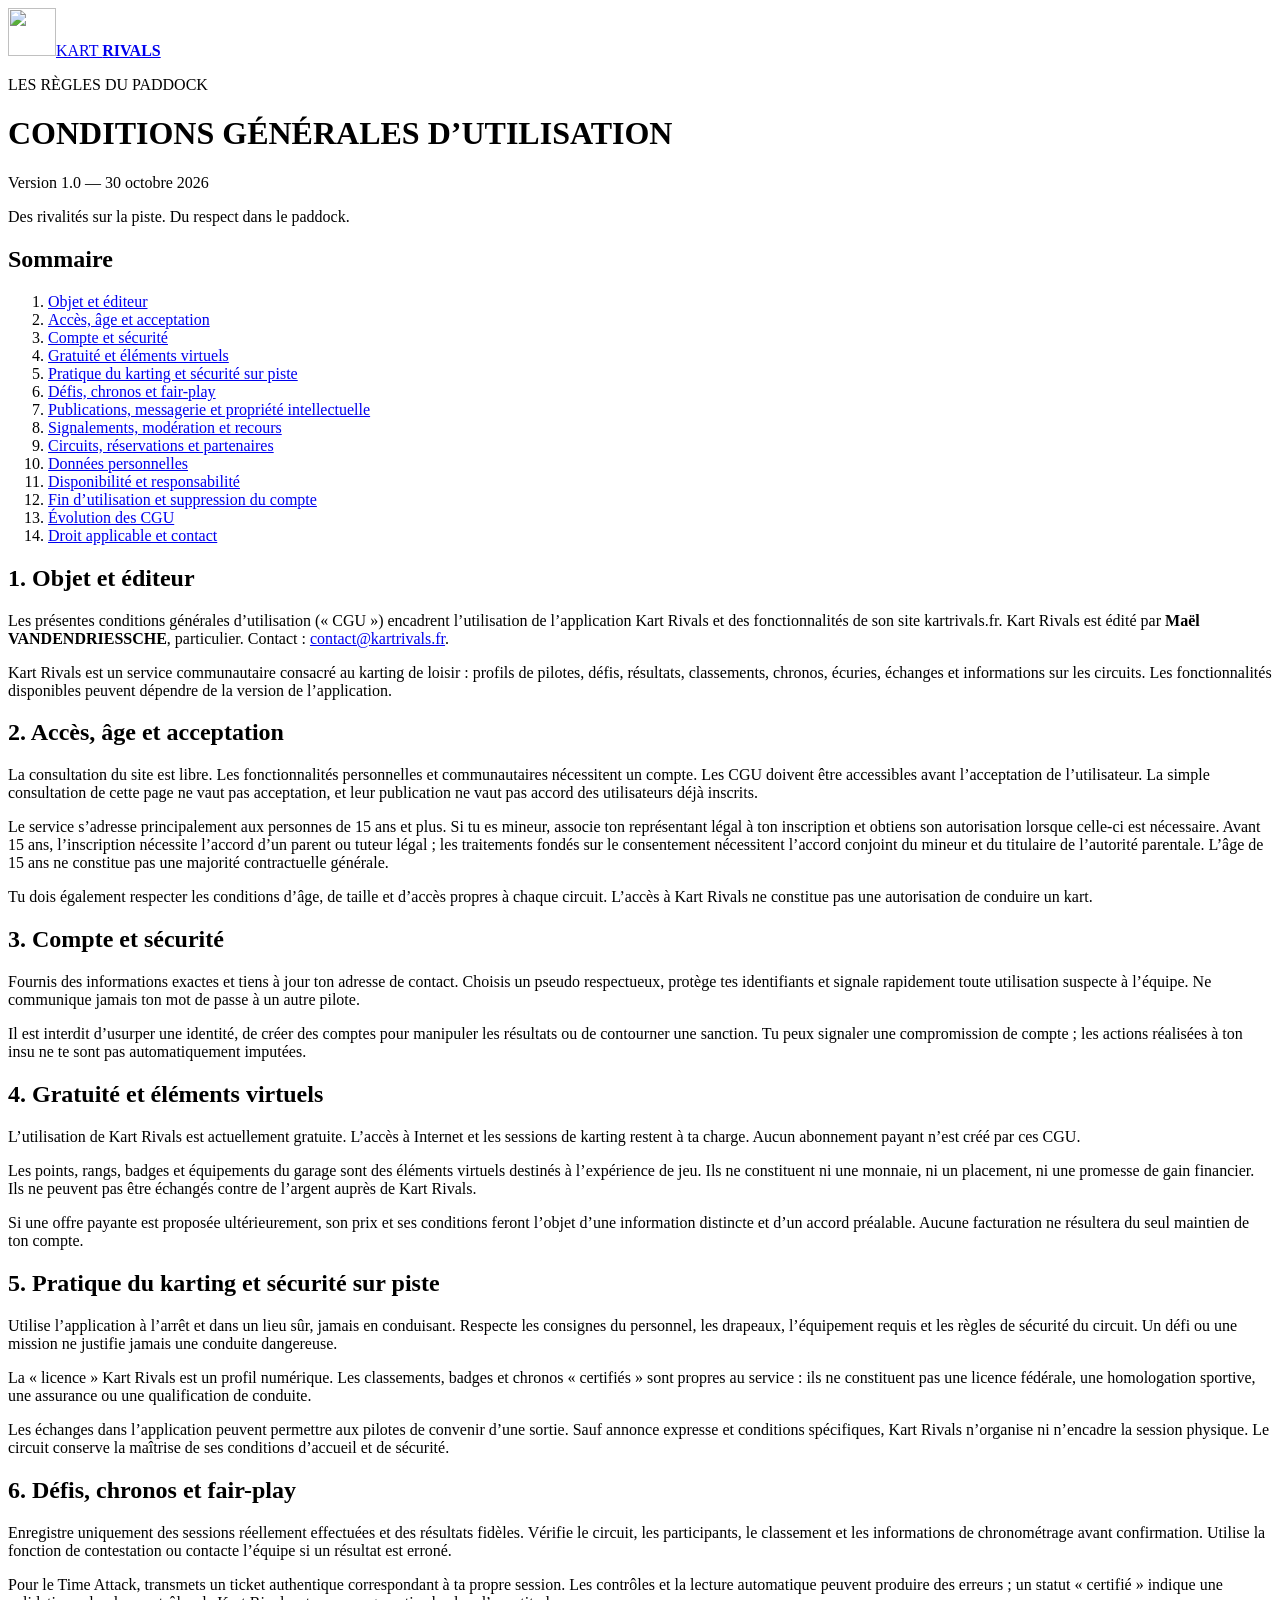
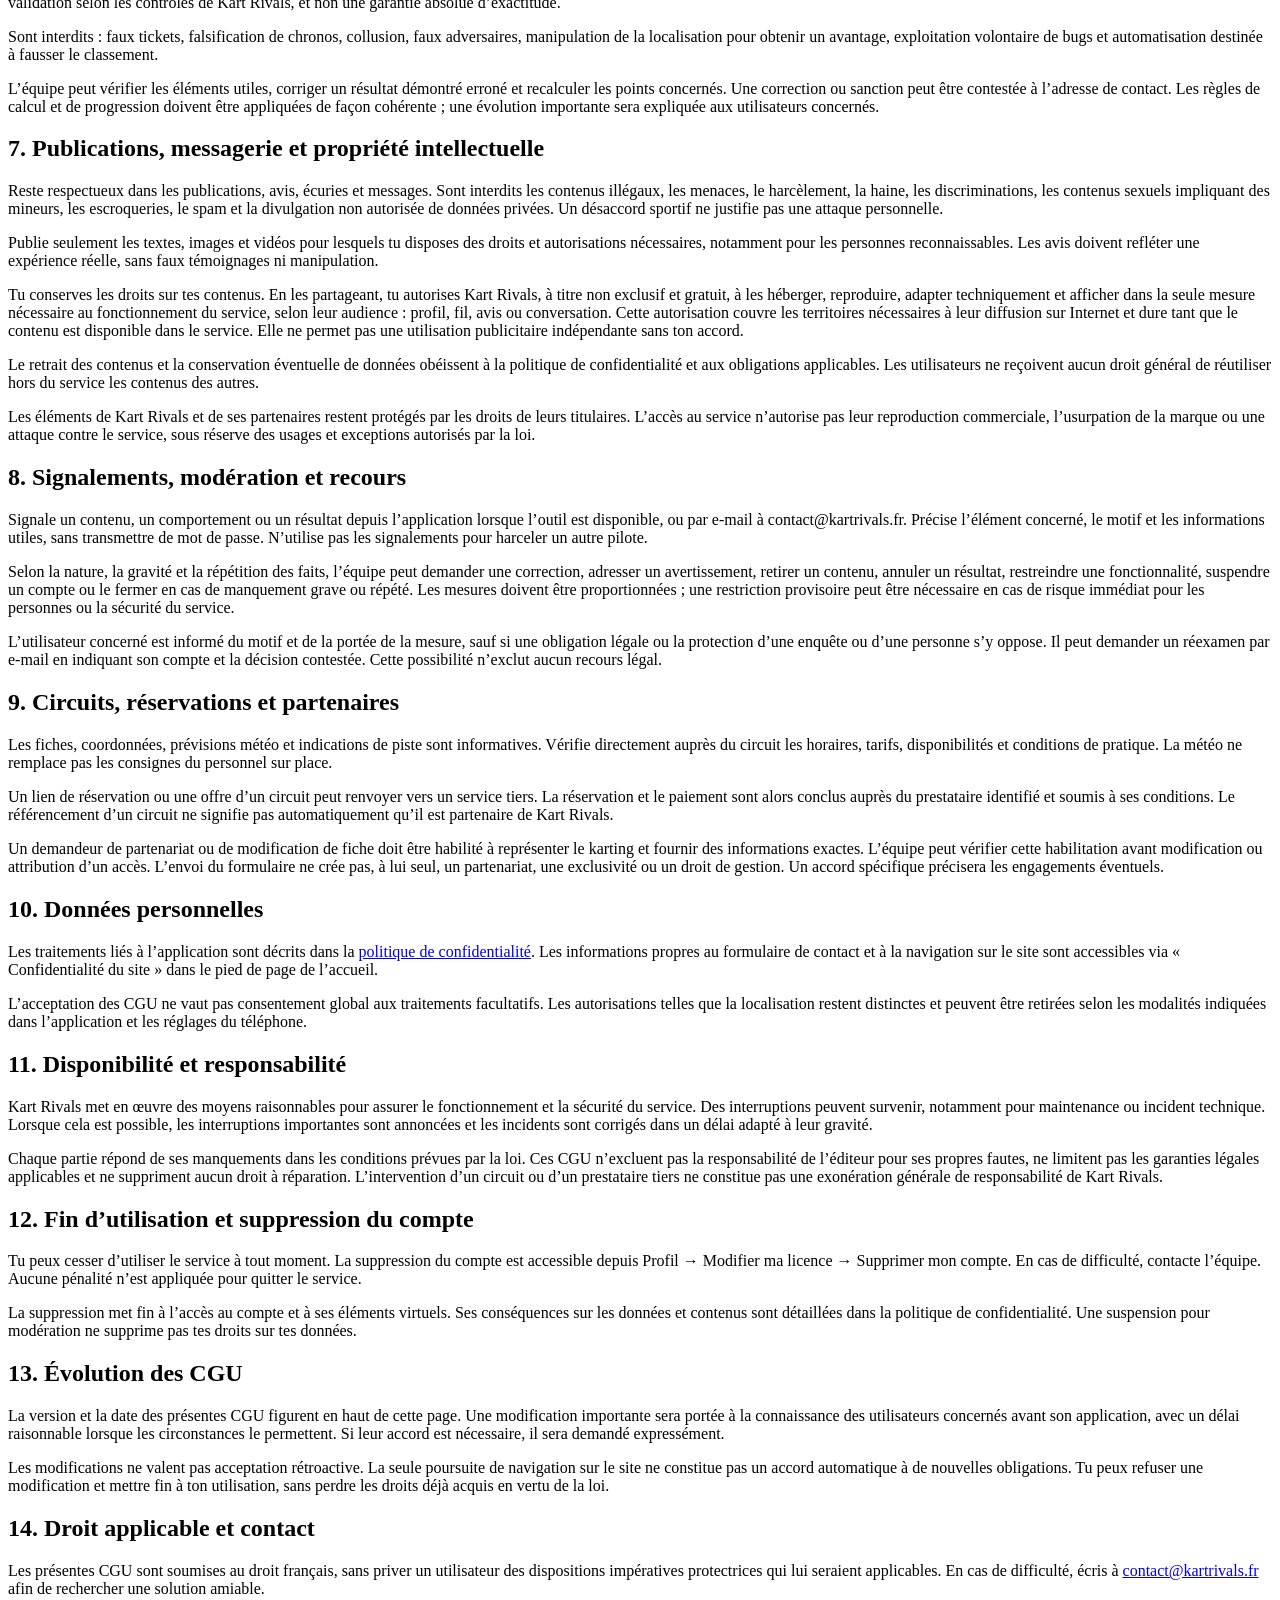
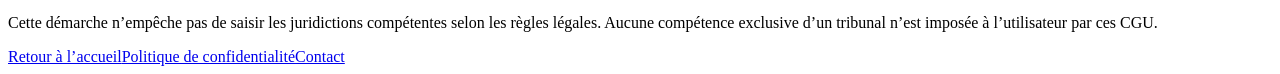
==== public/cgu.html @ ef5acd61 "Publish Kart Rivals terms of use at /cgu with footer navigation" ====
<!doctype html><html lang="fr"><head><meta charset="utf-8"><meta name="viewport" content="width=device-width,initial-scale=1"><meta name="theme-color" content="#111418"><title>Conditions générales d’utilisation — Kart Rivals</title><meta name="description" content="Conditions d’utilisation de Kart Rivals : comptes, défis, chronos, communauté, sécurité et modération."><link rel="canonical" href="https://kartrivals.fr/cgu"><link rel="icon" href="/favicon.svg" type="image/svg+xml"><link rel="apple-touch-icon" href="/apple-touch-icon.png"><link rel="stylesheet" href="/assets/style.css"><link rel="stylesheet" href="/assets/legal.css"></head><body><main class="legal-page"><a class="brand" href="/" aria-label="Kart Rivals, accueil"><img class="brand-logo" src="/favicon.svg" width="48" height="48" alt=""><span>KART <b>RIVALS</b></span></a><header><p class="eyebrow">LES RÈGLES DU PADDOCK</p><h1>CONDITIONS GÉNÉRALES D’UTILISATION</h1><p class="legal-date">Version 1.0 — 30 octobre 2026</p><p>Des rivalités sur la piste. Du respect dans le paddock.</p></header><nav aria-label="Sommaire des CGU"><h2>Sommaire</h2><ol><li><a href="#article-1">Objet et éditeur</a></li><li><a href="#article-2">Accès, âge et acceptation</a></li><li><a href="#article-3">Compte et sécurité</a></li><li><a href="#article-4">Gratuité et éléments virtuels</a></li><li><a href="#article-5">Pratique du karting et sécurité sur piste</a></li><li><a href="#article-6">Défis, chronos et fair-play</a></li><li><a href="#article-7">Publications, messagerie et propriété intellectuelle</a></li><li><a href="#article-8">Signalements, modération et recours</a></li><li><a href="#article-9">Circuits, réservations et partenaires</a></li><li><a href="#article-10">Données personnelles</a></li><li><a href="#article-11">Disponibilité et responsabilité</a></li><li><a href="#article-12">Fin d’utilisation et suppression du compte</a></li><li><a href="#article-13">Évolution des CGU</a></li><li><a href="#article-14">Droit applicable et contact</a></li></ol></nav><section id="article-1"><h2>1. Objet et éditeur</h2><p>Les présentes conditions générales d’utilisation (« CGU ») encadrent l’utilisation de l’application Kart Rivals et des fonctionnalités de son site kartrivals.fr. Kart Rivals est édité par <strong>Maël VANDENDRIESSCHE</strong>, particulier. Contact : <a href="mailto:contact@kartrivals.fr">contact@kartrivals.fr</a>.</p><p>Kart Rivals est un service communautaire consacré au karting de loisir : profils de pilotes, défis, résultats, classements, chronos, écuries, échanges et informations sur les circuits. Les fonctionnalités disponibles peuvent dépendre de la version de l’application.</p></section><section id="article-2"><h2>2. Accès, âge et acceptation</h2><p>La consultation du site est libre. Les fonctionnalités personnelles et communautaires nécessitent un compte. Les CGU doivent être accessibles avant l’acceptation de l’utilisateur. La simple consultation de cette page ne vaut pas acceptation, et leur publication ne vaut pas accord des utilisateurs déjà inscrits.</p><p>Le service s’adresse principalement aux personnes de 15 ans et plus. Si tu es mineur, associe ton représentant légal à ton inscription et obtiens son autorisation lorsque celle-ci est nécessaire. Avant 15 ans, l’inscription nécessite l’accord d’un parent ou tuteur légal ; les traitements fondés sur le consentement nécessitent l’accord conjoint du mineur et du titulaire de l’autorité parentale. L’âge de 15 ans ne constitue pas une majorité contractuelle générale.</p><p>Tu dois également respecter les conditions d’âge, de taille et d’accès propres à chaque circuit. L’accès à Kart Rivals ne constitue pas une autorisation de conduire un kart.</p></section><section id="article-3"><h2>3. Compte et sécurité</h2><p>Fournis des informations exactes et tiens à jour ton adresse de contact. Choisis un pseudo respectueux, protège tes identifiants et signale rapidement toute utilisation suspecte à l’équipe. Ne communique jamais ton mot de passe à un autre pilote.</p><p>Il est interdit d’usurper une identité, de créer des comptes pour manipuler les résultats ou de contourner une sanction. Tu peux signaler une compromission de compte ; les actions réalisées à ton insu ne te sont pas automatiquement imputées.</p></section><section id="article-4"><h2>4. Gratuité et éléments virtuels</h2><p>L’utilisation de Kart Rivals est actuellement gratuite. L’accès à Internet et les sessions de karting restent à ta charge. Aucun abonnement payant n’est créé par ces CGU.</p><p>Les points, rangs, badges et équipements du garage sont des éléments virtuels destinés à l’expérience de jeu. Ils ne constituent ni une monnaie, ni un placement, ni une promesse de gain financier. Ils ne peuvent pas être échangés contre de l’argent auprès de Kart Rivals.</p><p>Si une offre payante est proposée ultérieurement, son prix et ses conditions feront l’objet d’une information distincte et d’un accord préalable. Aucune facturation ne résultera du seul maintien de ton compte.</p></section><section id="article-5"><h2>5. Pratique du karting et sécurité sur piste</h2><p>Utilise l’application à l’arrêt et dans un lieu sûr, jamais en conduisant. Respecte les consignes du personnel, les drapeaux, l’équipement requis et les règles de sécurité du circuit. Un défi ou une mission ne justifie jamais une conduite dangereuse.</p><p>La « licence » Kart Rivals est un profil numérique. Les classements, badges et chronos « certifiés » sont propres au service : ils ne constituent pas une licence fédérale, une homologation sportive, une assurance ou une qualification de conduite.</p><p>Les échanges dans l’application peuvent permettre aux pilotes de convenir d’une sortie. Sauf annonce expresse et conditions spécifiques, Kart Rivals n’organise ni n’encadre la session physique. Le circuit conserve la maîtrise de ses conditions d’accueil et de sécurité.</p></section><section id="article-6"><h2>6. Défis, chronos et fair-play</h2><p>Enregistre uniquement des sessions réellement effectuées et des résultats fidèles. Vérifie le circuit, les participants, le classement et les informations de chronométrage avant confirmation. Utilise la fonction de contestation ou contacte l’équipe si un résultat est erroné.</p><p>Pour le Time Attack, transmets un ticket authentique correspondant à ta propre session. Les contrôles et la lecture automatique peuvent produire des erreurs ; un statut « certifié » indique une validation selon les contrôles de Kart Rivals, et non une garantie absolue d’exactitude.</p><p>Sont interdits : faux tickets, falsification de chronos, collusion, faux adversaires, manipulation de la localisation pour obtenir un avantage, exploitation volontaire de bugs et automatisation destinée à fausser le classement.</p><p>L’équipe peut vérifier les éléments utiles, corriger un résultat démontré erroné et recalculer les points concernés. Une correction ou sanction peut être contestée à l’adresse de contact. Les règles de calcul et de progression doivent être appliquées de façon cohérente ; une évolution importante sera expliquée aux utilisateurs concernés.</p></section><section id="article-7"><h2>7. Publications, messagerie et propriété intellectuelle</h2><p>Reste respectueux dans les publications, avis, écuries et messages. Sont interdits les contenus illégaux, les menaces, le harcèlement, la haine, les discriminations, les contenus sexuels impliquant des mineurs, les escroqueries, le spam et la divulgation non autorisée de données privées. Un désaccord sportif ne justifie pas une attaque personnelle.</p><p>Publie seulement les textes, images et vidéos pour lesquels tu disposes des droits et autorisations nécessaires, notamment pour les personnes reconnaissables. Les avis doivent refléter une expérience réelle, sans faux témoignages ni manipulation.</p><p>Tu conserves les droits sur tes contenus. En les partageant, tu autorises Kart Rivals, à titre non exclusif et gratuit, à les héberger, reproduire, adapter techniquement et afficher dans la seule mesure nécessaire au fonctionnement du service, selon leur audience : profil, fil, avis ou conversation. Cette autorisation couvre les territoires nécessaires à leur diffusion sur Internet et dure tant que le contenu est disponible dans le service. Elle ne permet pas une utilisation publicitaire indépendante sans ton accord.</p><p>Le retrait des contenus et la conservation éventuelle de données obéissent à la politique de confidentialité et aux obligations applicables. Les utilisateurs ne reçoivent aucun droit général de réutiliser hors du service les contenus des autres.</p><p>Les éléments de Kart Rivals et de ses partenaires restent protégés par les droits de leurs titulaires. L’accès au service n’autorise pas leur reproduction commerciale, l’usurpation de la marque ou une attaque contre le service, sous réserve des usages et exceptions autorisés par la loi.</p></section><section id="article-8"><h2>8. Signalements, modération et recours</h2><p>Signale un contenu, un comportement ou un résultat depuis l’application lorsque l’outil est disponible, ou par e-mail à contact@kartrivals.fr. Précise l’élément concerné, le motif et les informations utiles, sans transmettre de mot de passe. N’utilise pas les signalements pour harceler un autre pilote.</p><p>Selon la nature, la gravité et la répétition des faits, l’équipe peut demander une correction, adresser un avertissement, retirer un contenu, annuler un résultat, restreindre une fonctionnalité, suspendre un compte ou le fermer en cas de manquement grave ou répété. Les mesures doivent être proportionnées ; une restriction provisoire peut être nécessaire en cas de risque immédiat pour les personnes ou la sécurité du service.</p><p>L’utilisateur concerné est informé du motif et de la portée de la mesure, sauf si une obligation légale ou la protection d’une enquête ou d’une personne s’y oppose. Il peut demander un réexamen par e-mail en indiquant son compte et la décision contestée. Cette possibilité n’exclut aucun recours légal.</p></section><section id="article-9"><h2>9. Circuits, réservations et partenaires</h2><p>Les fiches, coordonnées, prévisions météo et indications de piste sont informatives. Vérifie directement auprès du circuit les horaires, tarifs, disponibilités et conditions de pratique. La météo ne remplace pas les consignes du personnel sur place.</p><p>Un lien de réservation ou une offre d’un circuit peut renvoyer vers un service tiers. La réservation et le paiement sont alors conclus auprès du prestataire identifié et soumis à ses conditions. Le référencement d’un circuit ne signifie pas automatiquement qu’il est partenaire de Kart Rivals.</p><p>Un demandeur de partenariat ou de modification de fiche doit être habilité à représenter le karting et fournir des informations exactes. L’équipe peut vérifier cette habilitation avant modification ou attribution d’un accès. L’envoi du formulaire ne crée pas, à lui seul, un partenariat, une exclusivité ou un droit de gestion. Un accord spécifique précisera les engagements éventuels.</p></section><section id="article-10"><h2>10. Données personnelles</h2><p>Les traitements liés à l’application sont décrits dans la <a href="/confidentialite">politique de confidentialité</a>. Les informations propres au formulaire de contact et à la navigation sur le site sont accessibles via « Confidentialité du site » dans le pied de page de l’accueil.</p><p>L’acceptation des CGU ne vaut pas consentement global aux traitements facultatifs. Les autorisations telles que la localisation restent distinctes et peuvent être retirées selon les modalités indiquées dans l’application et les réglages du téléphone.</p></section><section id="article-11"><h2>11. Disponibilité et responsabilité</h2><p>Kart Rivals met en œuvre des moyens raisonnables pour assurer le fonctionnement et la sécurité du service. Des interruptions peuvent survenir, notamment pour maintenance ou incident technique. Lorsque cela est possible, les interruptions importantes sont annoncées et les incidents sont corrigés dans un délai adapté à leur gravité.</p><p>Chaque partie répond de ses manquements dans les conditions prévues par la loi. Ces CGU n’excluent pas la responsabilité de l’éditeur pour ses propres fautes, ne limitent pas les garanties légales applicables et ne suppriment aucun droit à réparation. L’intervention d’un circuit ou d’un prestataire tiers ne constitue pas une exonération générale de responsabilité de Kart Rivals.</p></section><section id="article-12"><h2>12. Fin d’utilisation et suppression du compte</h2><p>Tu peux cesser d’utiliser le service à tout moment. La suppression du compte est accessible depuis Profil → Modifier ma licence → Supprimer mon compte. En cas de difficulté, contacte l’équipe. Aucune pénalité n’est appliquée pour quitter le service.</p><p>La suppression met fin à l’accès au compte et à ses éléments virtuels. Ses conséquences sur les données et contenus sont détaillées dans la politique de confidentialité. Une suspension pour modération ne supprime pas tes droits sur tes données.</p></section><section id="article-13"><h2>13. Évolution des CGU</h2><p>La version et la date des présentes CGU figurent en haut de cette page. Une modification importante sera portée à la connaissance des utilisateurs concernés avant son application, avec un délai raisonnable lorsque les circonstances le permettent. Si leur accord est nécessaire, il sera demandé expressément.</p><p>Les modifications ne valent pas acceptation rétroactive. La seule poursuite de navigation sur le site ne constitue pas un accord automatique à de nouvelles obligations. Tu peux refuser une modification et mettre fin à ton utilisation, sans perdre les droits déjà acquis en vertu de la loi.</p></section><section id="article-14"><h2>14. Droit applicable et contact</h2><p>Les présentes CGU sont soumises au droit français, sans priver un utilisateur des dispositions impératives protectrices qui lui seraient applicables. En cas de difficulté, écris à <a href="mailto:contact@kartrivals.fr">contact@kartrivals.fr</a> afin de rechercher une solution amiable.</p><p>Cette démarche n’empêche pas de saisir les juridictions compétentes selon les règles légales. Aucune compétence exclusive d’un tribunal n’est imposée à l’utilisateur par ces CGU.</p></section><footer><a href="/">Retour à l’accueil</a><a href="/confidentialite">Politique de confidentialité</a><a href="mailto:contact@kartrivals.fr">Contact</a></footer></main></body></html>
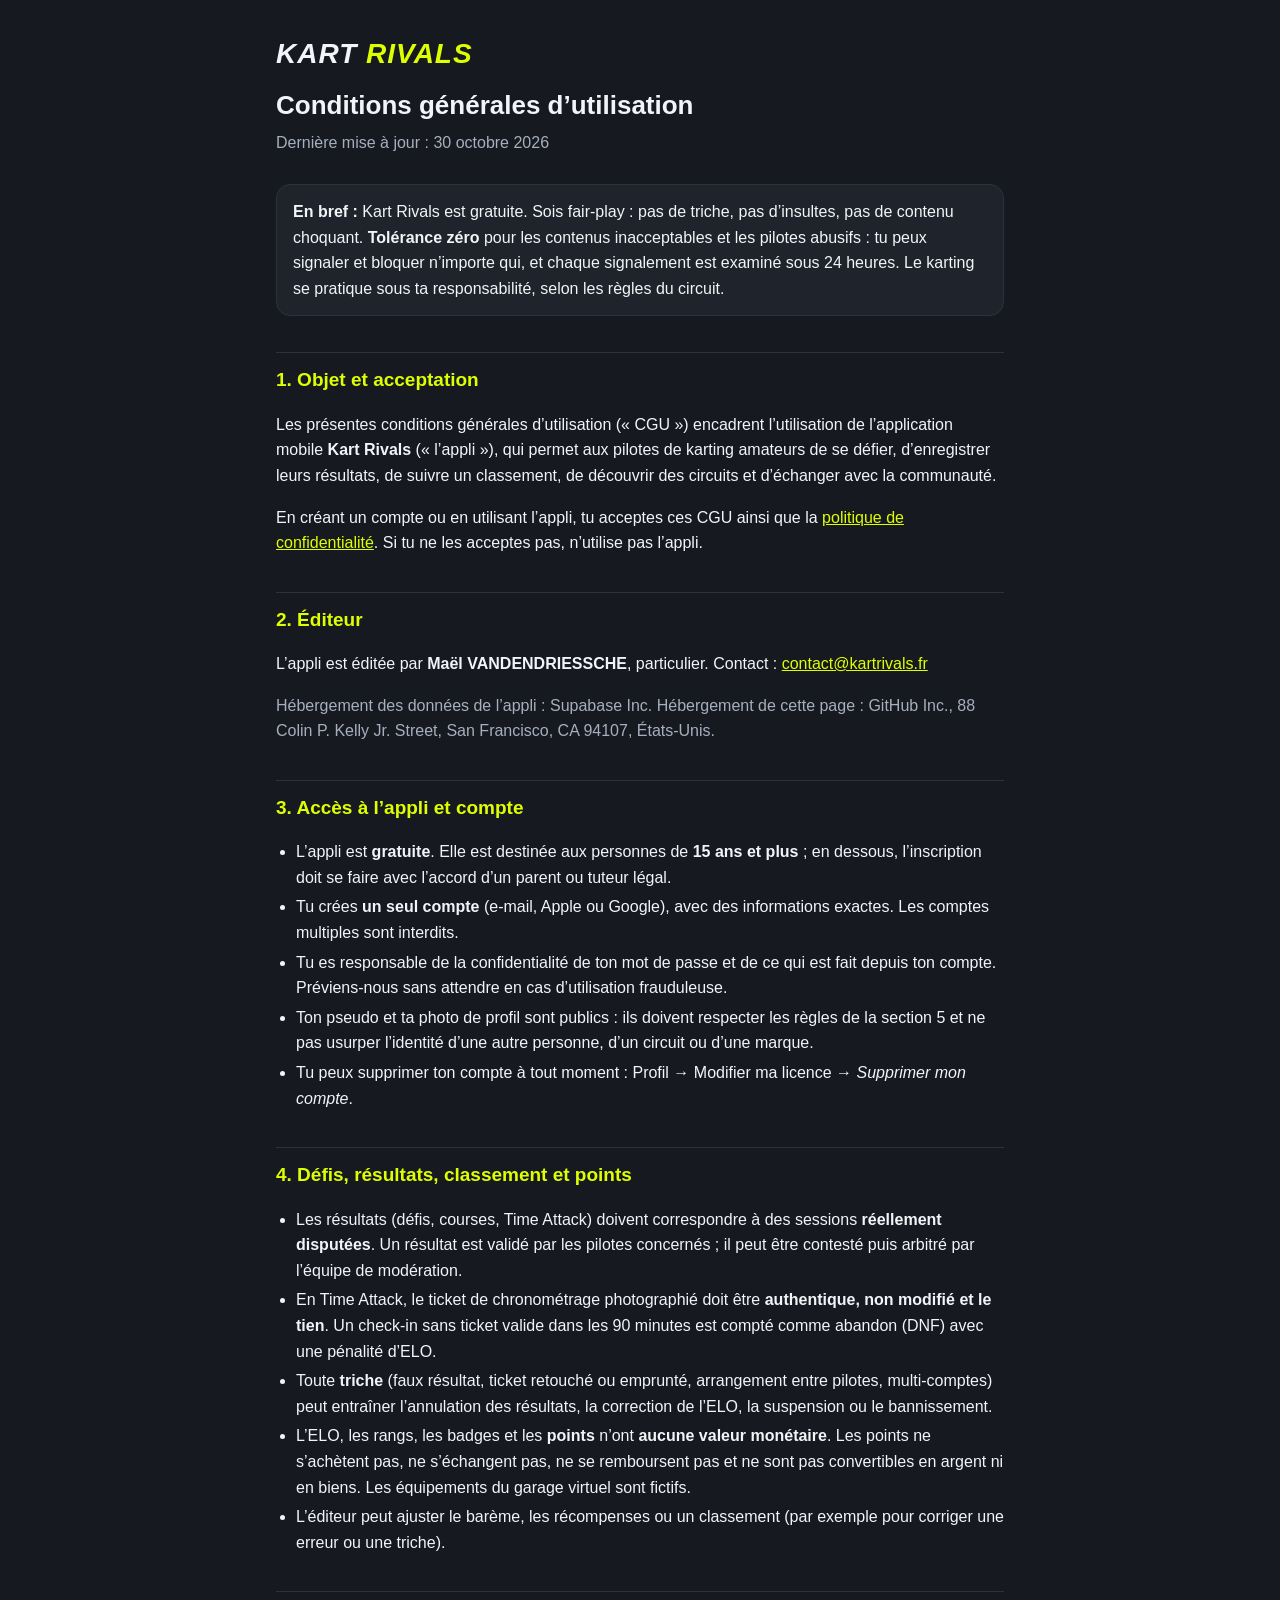
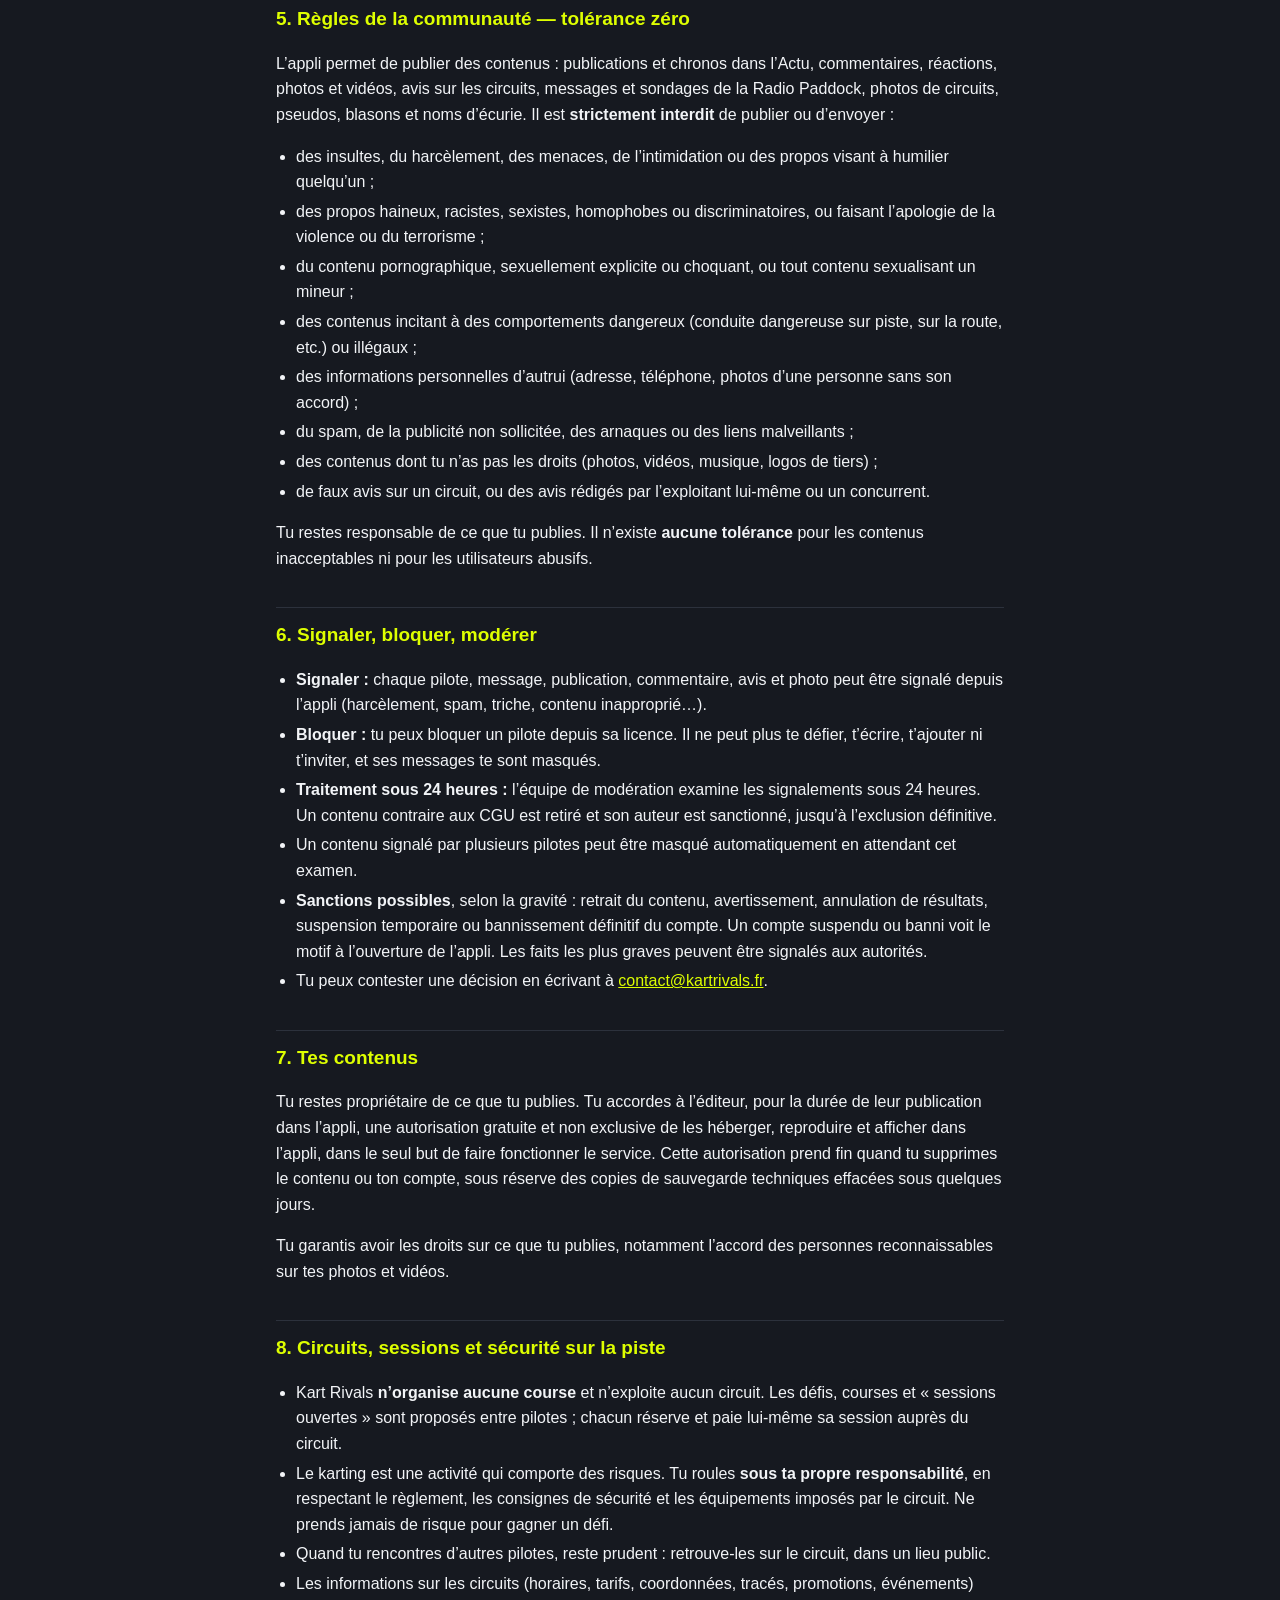
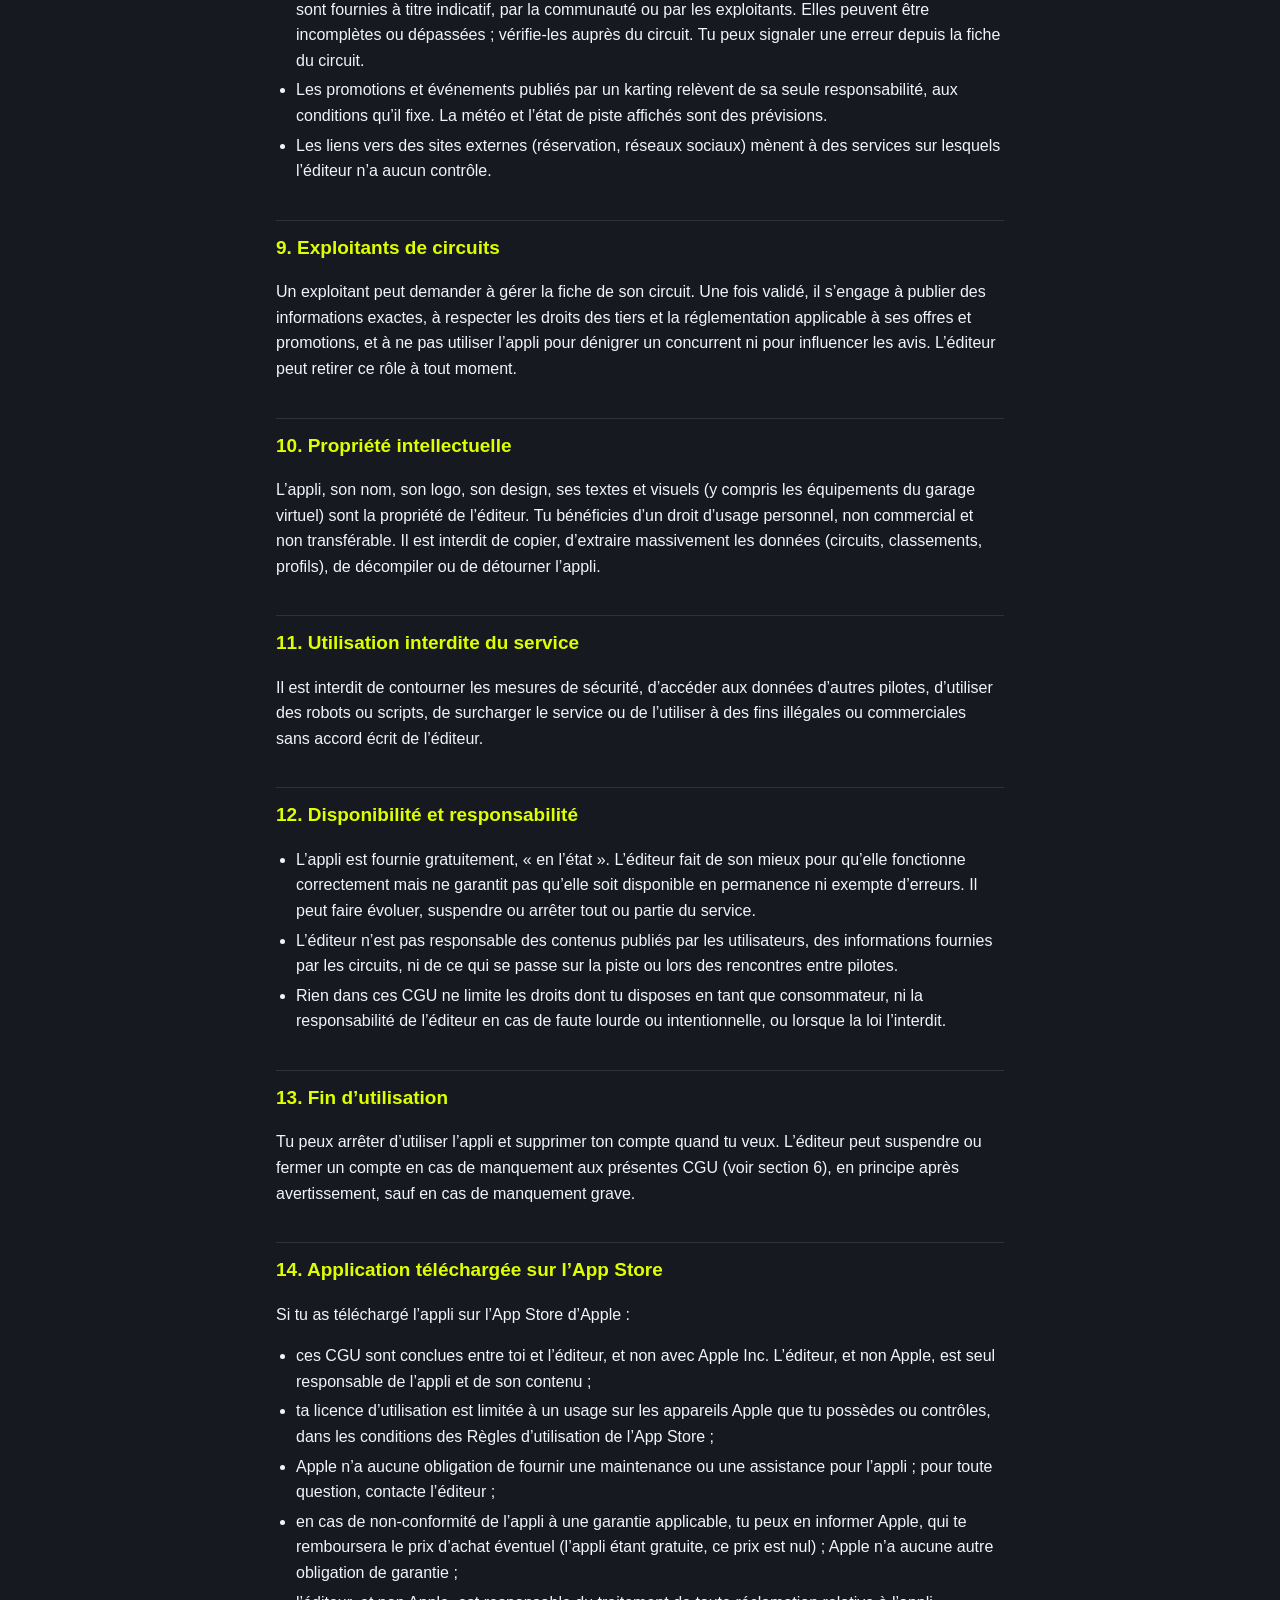
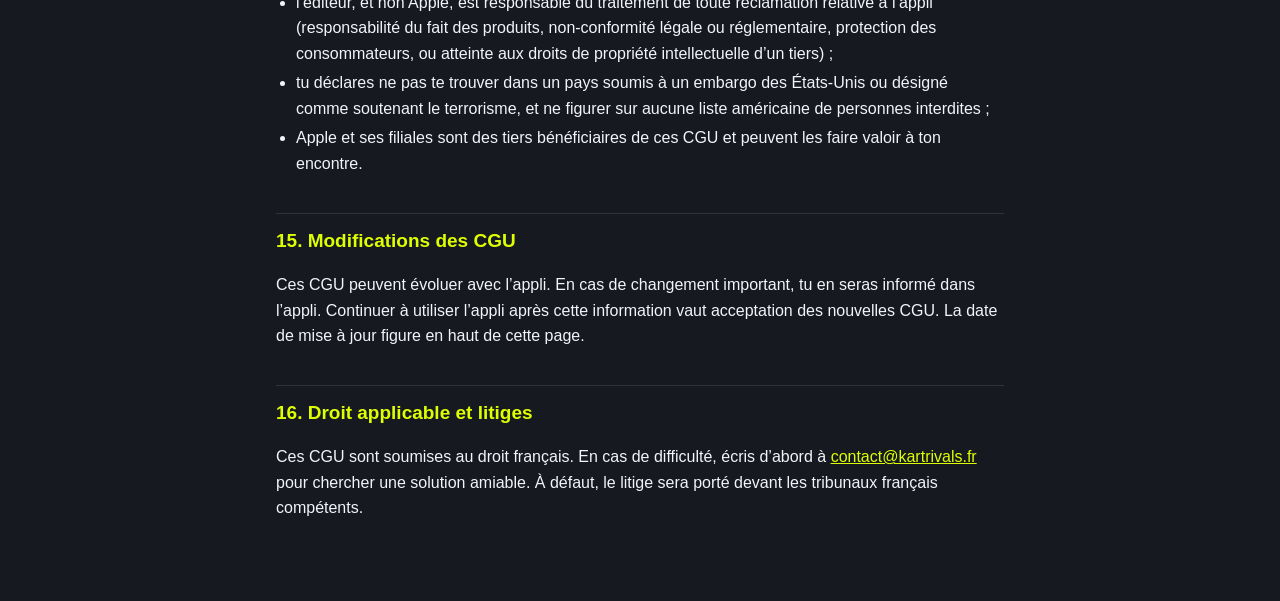
==== commit 43f0e071: "Replace terms of use with document supplied by owner" ====
--- a/public/cgu.html
+++ b/public/cgu.html
@@ -1 +1,199 @@
-<!doctype html><html lang="fr"><head><meta charset="utf-8"><meta name="viewport" content="width=device-width,initial-scale=1"><meta name="theme-color" content="#111418"><title>Conditions générales d’utilisation — Kart Rivals</title><meta name="description" content="Conditions d’utilisation de Kart Rivals : comptes, défis, chronos, communauté, sécurité et modération."><link rel="canonical" href="https://kartrivals.fr/cgu"><link rel="icon" href="/favicon.svg" type="image/svg+xml"><link rel="apple-touch-icon" href="/apple-touch-icon.png"><link rel="stylesheet" href="/assets/style.css"><link rel="stylesheet" href="/assets/legal.css"></head><body><main class="legal-page"><a class="brand" href="/" aria-label="Kart Rivals, accueil"><img class="brand-logo" src="/favicon.svg" width="48" height="48" alt=""><span>KART <b>RIVALS</b></span></a><header><p class="eyebrow">LES RÈGLES DU PADDOCK</p><h1>CONDITIONS GÉNÉRALES D’UTILISATION</h1><p class="legal-date">Version 1.0 — 30 octobre 2026</p><p>Des rivalités sur la piste. Du respect dans le paddock.</p></header><nav aria-label="Sommaire des CGU"><h2>Sommaire</h2><ol><li><a href="#article-1">Objet et éditeur</a></li><li><a href="#article-2">Accès, âge et acceptation</a></li><li><a href="#article-3">Compte et sécurité</a></li><li><a href="#article-4">Gratuité et éléments virtuels</a></li><li><a href="#article-5">Pratique du karting et sécurité sur piste</a></li><li><a href="#article-6">Défis, chronos et fair-play</a></li><li><a href="#article-7">Publications, messagerie et propriété intellectuelle</a></li><li><a href="#article-8">Signalements, modération et recours</a></li><li><a href="#article-9">Circuits, réservations et partenaires</a></li><li><a href="#article-10">Données personnelles</a></li><li><a href="#article-11">Disponibilité et responsabilité</a></li><li><a href="#article-12">Fin d’utilisation et suppression du compte</a></li><li><a href="#article-13">Évolution des CGU</a></li><li><a href="#article-14">Droit applicable et contact</a></li></ol></nav><section id="article-1"><h2>1. Objet et éditeur</h2><p>Les présentes conditions générales d’utilisation (« CGU ») encadrent l’utilisation de l’application Kart Rivals et des fonctionnalités de son site kartrivals.fr. Kart Rivals est édité par <strong>Maël VANDENDRIESSCHE</strong>, particulier. Contact : <a href="mailto:contact@kartrivals.fr">contact@kartrivals.fr</a>.</p><p>Kart Rivals est un service communautaire consacré au karting de loisir : profils de pilotes, défis, résultats, classements, chronos, écuries, échanges et informations sur les circuits. Les fonctionnalités disponibles peuvent dépendre de la version de l’application.</p></section><section id="article-2"><h2>2. Accès, âge et acceptation</h2><p>La consultation du site est libre. Les fonctionnalités personnelles et communautaires nécessitent un compte. Les CGU doivent être accessibles avant l’acceptation de l’utilisateur. La simple consultation de cette page ne vaut pas acceptation, et leur publication ne vaut pas accord des utilisateurs déjà inscrits.</p><p>Le service s’adresse principalement aux personnes de 15 ans et plus. Si tu es mineur, associe ton représentant légal à ton inscription et obtiens son autorisation lorsque celle-ci est nécessaire. Avant 15 ans, l’inscription nécessite l’accord d’un parent ou tuteur légal ; les traitements fondés sur le consentement nécessitent l’accord conjoint du mineur et du titulaire de l’autorité parentale. L’âge de 15 ans ne constitue pas une majorité contractuelle générale.</p><p>Tu dois également respecter les conditions d’âge, de taille et d’accès propres à chaque circuit. L’accès à Kart Rivals ne constitue pas une autorisation de conduire un kart.</p></section><section id="article-3"><h2>3. Compte et sécurité</h2><p>Fournis des informations exactes et tiens à jour ton adresse de contact. Choisis un pseudo respectueux, protège tes identifiants et signale rapidement toute utilisation suspecte à l’équipe. Ne communique jamais ton mot de passe à un autre pilote.</p><p>Il est interdit d’usurper une identité, de créer des comptes pour manipuler les résultats ou de contourner une sanction. Tu peux signaler une compromission de compte ; les actions réalisées à ton insu ne te sont pas automatiquement imputées.</p></section><section id="article-4"><h2>4. Gratuité et éléments virtuels</h2><p>L’utilisation de Kart Rivals est actuellement gratuite. L’accès à Internet et les sessions de karting restent à ta charge. Aucun abonnement payant n’est créé par ces CGU.</p><p>Les points, rangs, badges et équipements du garage sont des éléments virtuels destinés à l’expérience de jeu. Ils ne constituent ni une monnaie, ni un placement, ni une promesse de gain financier. Ils ne peuvent pas être échangés contre de l’argent auprès de Kart Rivals.</p><p>Si une offre payante est proposée ultérieurement, son prix et ses conditions feront l’objet d’une information distincte et d’un accord préalable. Aucune facturation ne résultera du seul maintien de ton compte.</p></section><section id="article-5"><h2>5. Pratique du karting et sécurité sur piste</h2><p>Utilise l’application à l’arrêt et dans un lieu sûr, jamais en conduisant. Respecte les consignes du personnel, les drapeaux, l’équipement requis et les règles de sécurité du circuit. Un défi ou une mission ne justifie jamais une conduite dangereuse.</p><p>La « licence » Kart Rivals est un profil numérique. Les classements, badges et chronos « certifiés » sont propres au service : ils ne constituent pas une licence fédérale, une homologation sportive, une assurance ou une qualification de conduite.</p><p>Les échanges dans l’application peuvent permettre aux pilotes de convenir d’une sortie. Sauf annonce expresse et conditions spécifiques, Kart Rivals n’organise ni n’encadre la session physique. Le circuit conserve la maîtrise de ses conditions d’accueil et de sécurité.</p></section><section id="article-6"><h2>6. Défis, chronos et fair-play</h2><p>Enregistre uniquement des sessions réellement effectuées et des résultats fidèles. Vérifie le circuit, les participants, le classement et les informations de chronométrage avant confirmation. Utilise la fonction de contestation ou contacte l’équipe si un résultat est erroné.</p><p>Pour le Time Attack, transmets un ticket authentique correspondant à ta propre session. Les contrôles et la lecture automatique peuvent produire des erreurs ; un statut « certifié » indique une validation selon les contrôles de Kart Rivals, et non une garantie absolue d’exactitude.</p><p>Sont interdits : faux tickets, falsification de chronos, collusion, faux adversaires, manipulation de la localisation pour obtenir un avantage, exploitation volontaire de bugs et automatisation destinée à fausser le classement.</p><p>L’équipe peut vérifier les éléments utiles, corriger un résultat démontré erroné et recalculer les points concernés. Une correction ou sanction peut être contestée à l’adresse de contact. Les règles de calcul et de progression doivent être appliquées de façon cohérente ; une évolution importante sera expliquée aux utilisateurs concernés.</p></section><section id="article-7"><h2>7. Publications, messagerie et propriété intellectuelle</h2><p>Reste respectueux dans les publications, avis, écuries et messages. Sont interdits les contenus illégaux, les menaces, le harcèlement, la haine, les discriminations, les contenus sexuels impliquant des mineurs, les escroqueries, le spam et la divulgation non autorisée de données privées. Un désaccord sportif ne justifie pas une attaque personnelle.</p><p>Publie seulement les textes, images et vidéos pour lesquels tu disposes des droits et autorisations nécessaires, notamment pour les personnes reconnaissables. Les avis doivent refléter une expérience réelle, sans faux témoignages ni manipulation.</p><p>Tu conserves les droits sur tes contenus. En les partageant, tu autorises Kart Rivals, à titre non exclusif et gratuit, à les héberger, reproduire, adapter techniquement et afficher dans la seule mesure nécessaire au fonctionnement du service, selon leur audience : profil, fil, avis ou conversation. Cette autorisation couvre les territoires nécessaires à leur diffusion sur Internet et dure tant que le contenu est disponible dans le service. Elle ne permet pas une utilisation publicitaire indépendante sans ton accord.</p><p>Le retrait des contenus et la conservation éventuelle de données obéissent à la politique de confidentialité et aux obligations applicables. Les utilisateurs ne reçoivent aucun droit général de réutiliser hors du service les contenus des autres.</p><p>Les éléments de Kart Rivals et de ses partenaires restent protégés par les droits de leurs titulaires. L’accès au service n’autorise pas leur reproduction commerciale, l’usurpation de la marque ou une attaque contre le service, sous réserve des usages et exceptions autorisés par la loi.</p></section><section id="article-8"><h2>8. Signalements, modération et recours</h2><p>Signale un contenu, un comportement ou un résultat depuis l’application lorsque l’outil est disponible, ou par e-mail à contact@kartrivals.fr. Précise l’élément concerné, le motif et les informations utiles, sans transmettre de mot de passe. N’utilise pas les signalements pour harceler un autre pilote.</p><p>Selon la nature, la gravité et la répétition des faits, l’équipe peut demander une correction, adresser un avertissement, retirer un contenu, annuler un résultat, restreindre une fonctionnalité, suspendre un compte ou le fermer en cas de manquement grave ou répété. Les mesures doivent être proportionnées ; une restriction provisoire peut être nécessaire en cas de risque immédiat pour les personnes ou la sécurité du service.</p><p>L’utilisateur concerné est informé du motif et de la portée de la mesure, sauf si une obligation légale ou la protection d’une enquête ou d’une personne s’y oppose. Il peut demander un réexamen par e-mail en indiquant son compte et la décision contestée. Cette possibilité n’exclut aucun recours légal.</p></section><section id="article-9"><h2>9. Circuits, réservations et partenaires</h2><p>Les fiches, coordonnées, prévisions météo et indications de piste sont informatives. Vérifie directement auprès du circuit les horaires, tarifs, disponibilités et conditions de pratique. La météo ne remplace pas les consignes du personnel sur place.</p><p>Un lien de réservation ou une offre d’un circuit peut renvoyer vers un service tiers. La réservation et le paiement sont alors conclus auprès du prestataire identifié et soumis à ses conditions. Le référencement d’un circuit ne signifie pas automatiquement qu’il est partenaire de Kart Rivals.</p><p>Un demandeur de partenariat ou de modification de fiche doit être habilité à représenter le karting et fournir des informations exactes. L’équipe peut vérifier cette habilitation avant modification ou attribution d’un accès. L’envoi du formulaire ne crée pas, à lui seul, un partenariat, une exclusivité ou un droit de gestion. Un accord spécifique précisera les engagements éventuels.</p></section><section id="article-10"><h2>10. Données personnelles</h2><p>Les traitements liés à l’application sont décrits dans la <a href="/confidentialite">politique de confidentialité</a>. Les informations propres au formulaire de contact et à la navigation sur le site sont accessibles via « Confidentialité du site » dans le pied de page de l’accueil.</p><p>L’acceptation des CGU ne vaut pas consentement global aux traitements facultatifs. Les autorisations telles que la localisation restent distinctes et peuvent être retirées selon les modalités indiquées dans l’application et les réglages du téléphone.</p></section><section id="article-11"><h2>11. Disponibilité et responsabilité</h2><p>Kart Rivals met en œuvre des moyens raisonnables pour assurer le fonctionnement et la sécurité du service. Des interruptions peuvent survenir, notamment pour maintenance ou incident technique. Lorsque cela est possible, les interruptions importantes sont annoncées et les incidents sont corrigés dans un délai adapté à leur gravité.</p><p>Chaque partie répond de ses manquements dans les conditions prévues par la loi. Ces CGU n’excluent pas la responsabilité de l’éditeur pour ses propres fautes, ne limitent pas les garanties légales applicables et ne suppriment aucun droit à réparation. L’intervention d’un circuit ou d’un prestataire tiers ne constitue pas une exonération générale de responsabilité de Kart Rivals.</p></section><section id="article-12"><h2>12. Fin d’utilisation et suppression du compte</h2><p>Tu peux cesser d’utiliser le service à tout moment. La suppression du compte est accessible depuis Profil → Modifier ma licence → Supprimer mon compte. En cas de difficulté, contacte l’équipe. Aucune pénalité n’est appliquée pour quitter le service.</p><p>La suppression met fin à l’accès au compte et à ses éléments virtuels. Ses conséquences sur les données et contenus sont détaillées dans la politique de confidentialité. Une suspension pour modération ne supprime pas tes droits sur tes données.</p></section><section id="article-13"><h2>13. Évolution des CGU</h2><p>La version et la date des présentes CGU figurent en haut de cette page. Une modification importante sera portée à la connaissance des utilisateurs concernés avant son application, avec un délai raisonnable lorsque les circonstances le permettent. Si leur accord est nécessaire, il sera demandé expressément.</p><p>Les modifications ne valent pas acceptation rétroactive. La seule poursuite de navigation sur le site ne constitue pas un accord automatique à de nouvelles obligations. Tu peux refuser une modification et mettre fin à ton utilisation, sans perdre les droits déjà acquis en vertu de la loi.</p></section><section id="article-14"><h2>14. Droit applicable et contact</h2><p>Les présentes CGU sont soumises au droit français, sans priver un utilisateur des dispositions impératives protectrices qui lui seraient applicables. En cas de difficulté, écris à <a href="mailto:contact@kartrivals.fr">contact@kartrivals.fr</a> afin de rechercher une solution amiable.</p><p>Cette démarche n’empêche pas de saisir les juridictions compétentes selon les règles légales. Aucune compétence exclusive d’un tribunal n’est imposée à l’utilisateur par ces CGU.</p></section><footer><a href="/">Retour à l’accueil</a><a href="/confidentialite">Politique de confidentialité</a><a href="mailto:contact@kartrivals.fr">Contact</a></footer></main></body></html>+<!doctype html>
+<html lang="fr">
+<head>
+  <meta charset="utf-8" />
+  <meta name="viewport" content="width=device-width, initial-scale=1" />
+  <title>Conditions d’utilisation · Kart Rivals</title>
+  <meta name="description" content="Conditions générales d’utilisation de l’application Kart Rivals." />
+  <style>
+    :root { --night: #161920; --surface: #1f232c; --border: #2c313c; --text: #f2f4f7; --muted: #a7afbd; --volt: #deff00; }
+    * { box-sizing: border-box; }
+    body { margin: 0; background: var(--night); color: var(--text); font: 16px/1.6 -apple-system, BlinkMacSystemFont, "Segoe UI", Roboto, sans-serif; }
+    main { max-width: 760px; margin: 0 auto; padding: 32px 16px 64px; }
+    header { margin-bottom: 28px; }
+    .brand { font-size: 28px; font-weight: 900; font-style: italic; letter-spacing: 1px; margin: 0; }
+    .brand b { color: var(--volt); }
+    h1 { font-size: 26px; margin: 8px 0 4px; }
+    .updated { color: var(--muted); margin: 0; }
+    h2 { font-size: 19px; margin: 36px 0 10px; padding-top: 12px; border-top: 1px solid var(--border); color: var(--volt); }
+    h3 { font-size: 16px; margin: 20px 0 6px; }
+    p, li { color: var(--text); }
+    .muted { color: var(--muted); }
+    ul { padding-left: 20px; }
+    li { margin: 4px 0; }
+    a { color: var(--volt); }
+    .box { background: var(--surface); border: 1px solid var(--border); border-radius: 14px; padding: 14px 16px; margin: 14px 0; }
+  </style>
+</head>
+<body>
+<main>
+  <header>
+    <p class="brand">KART <b>RIVALS</b></p>
+    <h1>Conditions générales d’utilisation</h1>
+    <p class="updated">Dernière mise à jour : 30 octobre 2026</p>
+  </header>
+
+  <div class="box">
+    <strong>En bref :</strong> Kart Rivals est gratuite. Sois fair-play : pas de triche, pas d’insultes, pas de
+    contenu choquant. <strong>Tolérance zéro</strong> pour les contenus inacceptables et les pilotes abusifs : tu
+    peux signaler et bloquer n’importe qui, et chaque signalement est examiné sous 24 heures. Le karting se pratique
+    sous ta responsabilité, selon les règles du circuit.
+  </div>
+
+  <h2>1. Objet et acceptation</h2>
+  <p>
+    Les présentes conditions générales d’utilisation (« CGU ») encadrent l’utilisation de l’application mobile
+    <strong>Kart Rivals</strong> (« l’appli »), qui permet aux pilotes de karting amateurs de se défier, d’enregistrer
+    leurs résultats, de suivre un classement, de découvrir des circuits et d’échanger avec la communauté.
+  </p>
+  <p>
+    En créant un compte ou en utilisant l’appli, tu acceptes ces CGU ainsi que la
+    <a href="confidentialite.html">politique de confidentialité</a>. Si tu ne les acceptes pas, n’utilise pas l’appli.
+  </p>
+
+  <h2>2. Éditeur</h2>
+  <p>
+    L’appli est éditée par <strong>Maël VANDENDRIESSCHE</strong>, particulier.
+    Contact : <a href="mailto:contact@kartrivals.fr">contact@kartrivals.fr</a>
+  </p>
+  <p class="muted">
+    Hébergement des données de l’appli : Supabase Inc. Hébergement de cette page : GitHub Inc., 88 Colin P. Kelly
+    Jr. Street, San Francisco, CA 94107, États-Unis.
+  </p>
+
+  <h2>3. Accès à l’appli et compte</h2>
+  <ul>
+    <li>L’appli est <strong>gratuite</strong>. Elle est destinée aux personnes de <strong>15 ans et plus</strong> ; en dessous, l’inscription doit se faire avec l’accord d’un parent ou tuteur légal.</li>
+    <li>Tu crées <strong>un seul compte</strong> (e-mail, Apple ou Google), avec des informations exactes. Les comptes multiples sont interdits.</li>
+    <li>Tu es responsable de la confidentialité de ton mot de passe et de ce qui est fait depuis ton compte. Préviens-nous sans attendre en cas d’utilisation frauduleuse.</li>
+    <li>Ton pseudo et ta photo de profil sont publics : ils doivent respecter les règles de la section 5 et ne pas usurper l’identité d’une autre personne, d’un circuit ou d’une marque.</li>
+    <li>Tu peux supprimer ton compte à tout moment : Profil → Modifier ma licence → <em>Supprimer mon compte</em>.</li>
+  </ul>
+
+  <h2>4. Défis, résultats, classement et points</h2>
+  <ul>
+    <li>Les résultats (défis, courses, Time Attack) doivent correspondre à des sessions <strong>réellement disputées</strong>. Un résultat est validé par les pilotes concernés ; il peut être contesté puis arbitré par l’équipe de modération.</li>
+    <li>En Time Attack, le ticket de chronométrage photographié doit être <strong>authentique, non modifié et le tien</strong>. Un check-in sans ticket valide dans les 90 minutes est compté comme abandon (DNF) avec une pénalité d’ELO.</li>
+    <li>Toute <strong>triche</strong> (faux résultat, ticket retouché ou emprunté, arrangement entre pilotes, multi-comptes) peut entraîner l’annulation des résultats, la correction de l’ELO, la suspension ou le bannissement.</li>
+    <li>L’ELO, les rangs, les badges et les <strong>points</strong> n’ont <strong>aucune valeur monétaire</strong>. Les points ne s’achètent pas, ne s’échangent pas, ne se remboursent pas et ne sont pas convertibles en argent ni en biens. Les équipements du garage virtuel sont fictifs.</li>
+    <li>L’éditeur peut ajuster le barème, les récompenses ou un classement (par exemple pour corriger une erreur ou une triche).</li>
+  </ul>
+
+  <h2>5. Règles de la communauté — tolérance zéro</h2>
+  <p>
+    L’appli permet de publier des contenus : publications et chronos dans l’Actu, commentaires, réactions, photos et
+    vidéos, avis sur les circuits, messages et sondages de la Radio Paddock, photos de circuits, pseudos, blasons et
+    noms d’écurie. Il est <strong>strictement interdit</strong> de publier ou d’envoyer :
+  </p>
+  <ul>
+    <li>des insultes, du harcèlement, des menaces, de l’intimidation ou des propos visant à humilier quelqu’un ;</li>
+    <li>des propos haineux, racistes, sexistes, homophobes ou discriminatoires, ou faisant l’apologie de la violence ou du terrorisme ;</li>
+    <li>du contenu pornographique, sexuellement explicite ou choquant, ou tout contenu sexualisant un mineur ;</li>
+    <li>des contenus incitant à des comportements dangereux (conduite dangereuse sur piste, sur la route, etc.) ou illégaux ;</li>
+    <li>des informations personnelles d’autrui (adresse, téléphone, photos d’une personne sans son accord) ;</li>
+    <li>du spam, de la publicité non sollicitée, des arnaques ou des liens malveillants ;</li>
+    <li>des contenus dont tu n’as pas les droits (photos, vidéos, musique, logos de tiers) ;</li>
+    <li>de faux avis sur un circuit, ou des avis rédigés par l’exploitant lui-même ou un concurrent.</li>
+  </ul>
+  <p>
+    Tu restes responsable de ce que tu publies. Il n’existe <strong>aucune tolérance</strong> pour les contenus
+    inacceptables ni pour les utilisateurs abusifs.
+  </p>
+
+  <h2>6. Signaler, bloquer, modérer</h2>
+  <ul>
+    <li><strong>Signaler :</strong> chaque pilote, message, publication, commentaire, avis et photo peut être signalé depuis l’appli (harcèlement, spam, triche, contenu inapproprié…).</li>
+    <li><strong>Bloquer :</strong> tu peux bloquer un pilote depuis sa licence. Il ne peut plus te défier, t’écrire, t’ajouter ni t’inviter, et ses messages te sont masqués.</li>
+    <li><strong>Traitement sous 24 heures :</strong> l’équipe de modération examine les signalements sous 24 heures. Un contenu contraire aux CGU est retiré et son auteur est sanctionné, jusqu’à l’exclusion définitive.</li>
+    <li>Un contenu signalé par plusieurs pilotes peut être masqué automatiquement en attendant cet examen.</li>
+    <li><strong>Sanctions possibles</strong>, selon la gravité : retrait du contenu, avertissement, annulation de résultats, suspension temporaire ou bannissement définitif du compte. Un compte suspendu ou banni voit le motif à l’ouverture de l’appli. Les faits les plus graves peuvent être signalés aux autorités.</li>
+    <li>Tu peux contester une décision en écrivant à <a href="mailto:contact@kartrivals.fr">contact@kartrivals.fr</a>.</li>
+  </ul>
+
+  <h2>7. Tes contenus</h2>
+  <p>
+    Tu restes propriétaire de ce que tu publies. Tu accordes à l’éditeur, pour la durée de leur publication dans
+    l’appli, une autorisation gratuite et non exclusive de les héberger, reproduire et afficher dans l’appli, dans le
+    seul but de faire fonctionner le service. Cette autorisation prend fin quand tu supprimes le contenu ou ton
+    compte, sous réserve des copies de sauvegarde techniques effacées sous quelques jours.
+  </p>
+  <p>
+    Tu garantis avoir les droits sur ce que tu publies, notamment l’accord des personnes reconnaissables sur tes
+    photos et vidéos.
+  </p>
+
+  <h2>8. Circuits, sessions et sécurité sur la piste</h2>
+  <ul>
+    <li>Kart Rivals <strong>n’organise aucune course</strong> et n’exploite aucun circuit. Les défis, courses et « sessions ouvertes » sont proposés entre pilotes ; chacun réserve et paie lui-même sa session auprès du circuit.</li>
+    <li>Le karting est une activité qui comporte des risques. Tu roules <strong>sous ta propre responsabilité</strong>, en respectant le règlement, les consignes de sécurité et les équipements imposés par le circuit. Ne prends jamais de risque pour gagner un défi.</li>
+    <li>Quand tu rencontres d’autres pilotes, reste prudent : retrouve-les sur le circuit, dans un lieu public.</li>
+    <li>Les informations sur les circuits (horaires, tarifs, coordonnées, tracés, promotions, événements) sont fournies à titre indicatif, par la communauté ou par les exploitants. Elles peuvent être incomplètes ou dépassées ; vérifie-les auprès du circuit. Tu peux signaler une erreur depuis la fiche du circuit.</li>
+    <li>Les promotions et événements publiés par un karting relèvent de sa seule responsabilité, aux conditions qu’il fixe. La météo et l’état de piste affichés sont des prévisions.</li>
+    <li>Les liens vers des sites externes (réservation, réseaux sociaux) mènent à des services sur lesquels l’éditeur n’a aucun contrôle.</li>
+  </ul>
+
+  <h2>9. Exploitants de circuits</h2>
+  <p>
+    Un exploitant peut demander à gérer la fiche de son circuit. Une fois validé, il s’engage à publier des
+    informations exactes, à respecter les droits des tiers et la réglementation applicable à ses offres et
+    promotions, et à ne pas utiliser l’appli pour dénigrer un concurrent ni pour influencer les avis. L’éditeur peut
+    retirer ce rôle à tout moment.
+  </p>
+
+  <h2>10. Propriété intellectuelle</h2>
+  <p>
+    L’appli, son nom, son logo, son design, ses textes et visuels (y compris les équipements du garage virtuel) sont
+    la propriété de l’éditeur. Tu bénéficies d’un droit d’usage personnel, non commercial et non transférable. Il est
+    interdit de copier, d’extraire massivement les données (circuits, classements, profils), de décompiler ou de
+    détourner l’appli.
+  </p>
+
+  <h2>11. Utilisation interdite du service</h2>
+  <p>
+    Il est interdit de contourner les mesures de sécurité, d’accéder aux données d’autres pilotes, d’utiliser des
+    robots ou scripts, de surcharger le service ou de l’utiliser à des fins illégales ou commerciales sans accord
+    écrit de l’éditeur.
+  </p>
+
+  <h2>12. Disponibilité et responsabilité</h2>
+  <ul>
+    <li>L’appli est fournie gratuitement, « en l’état ». L’éditeur fait de son mieux pour qu’elle fonctionne correctement mais ne garantit pas qu’elle soit disponible en permanence ni exempte d’erreurs. Il peut faire évoluer, suspendre ou arrêter tout ou partie du service.</li>
+    <li>L’éditeur n’est pas responsable des contenus publiés par les utilisateurs, des informations fournies par les circuits, ni de ce qui se passe sur la piste ou lors des rencontres entre pilotes.</li>
+    <li>Rien dans ces CGU ne limite les droits dont tu disposes en tant que consommateur, ni la responsabilité de l’éditeur en cas de faute lourde ou intentionnelle, ou lorsque la loi l’interdit.</li>
+  </ul>
+
+  <h2>13. Fin d’utilisation</h2>
+  <p>
+    Tu peux arrêter d’utiliser l’appli et supprimer ton compte quand tu veux. L’éditeur peut suspendre ou fermer un
+    compte en cas de manquement aux présentes CGU (voir section 6), en principe après avertissement, sauf en cas de
+    manquement grave.
+  </p>
+
+  <h2>14. Application téléchargée sur l’App Store</h2>
+  <p>Si tu as téléchargé l’appli sur l’App Store d’Apple :</p>
+  <ul>
+    <li>ces CGU sont conclues entre toi et l’éditeur, et non avec Apple Inc. L’éditeur, et non Apple, est seul responsable de l’appli et de son contenu ;</li>
+    <li>ta licence d’utilisation est limitée à un usage sur les appareils Apple que tu possèdes ou contrôles, dans les conditions des Règles d’utilisation de l’App Store ;</li>
+    <li>Apple n’a aucune obligation de fournir une maintenance ou une assistance pour l’appli ; pour toute question, contacte l’éditeur ;</li>
+    <li>en cas de non-conformité de l’appli à une garantie applicable, tu peux en informer Apple, qui te remboursera le prix d’achat éventuel (l’appli étant gratuite, ce prix est nul) ; Apple n’a aucune autre obligation de garantie ;</li>
+    <li>l’éditeur, et non Apple, est responsable du traitement de toute réclamation relative à l’appli (responsabilité du fait des produits, non-conformité légale ou réglementaire, protection des consommateurs, ou atteinte aux droits de propriété intellectuelle d’un tiers) ;</li>
+    <li>tu déclares ne pas te trouver dans un pays soumis à un embargo des États-Unis ou désigné comme soutenant le terrorisme, et ne figurer sur aucune liste américaine de personnes interdites ;</li>
+    <li>Apple et ses filiales sont des tiers bénéficiaires de ces CGU et peuvent les faire valoir à ton encontre.</li>
+  </ul>
+
+  <h2>15. Modifications des CGU</h2>
+  <p>
+    Ces CGU peuvent évoluer avec l’appli. En cas de changement important, tu en seras informé dans l’appli. Continuer
+    à utiliser l’appli après cette information vaut acceptation des nouvelles CGU. La date de mise à jour figure en
+    haut de cette page.
+  </p>
+
+  <h2>16. Droit applicable et litiges</h2>
+  <p>
+    Ces CGU sont soumises au droit français. En cas de difficulté, écris d’abord à
+    <a href="mailto:contact@kartrivals.fr">contact@kartrivals.fr</a> pour chercher une solution amiable. À défaut,
+    le litige sera porté devant les tribunaux français compétents.
+  </p>
+</main>
+</body>
+</html>
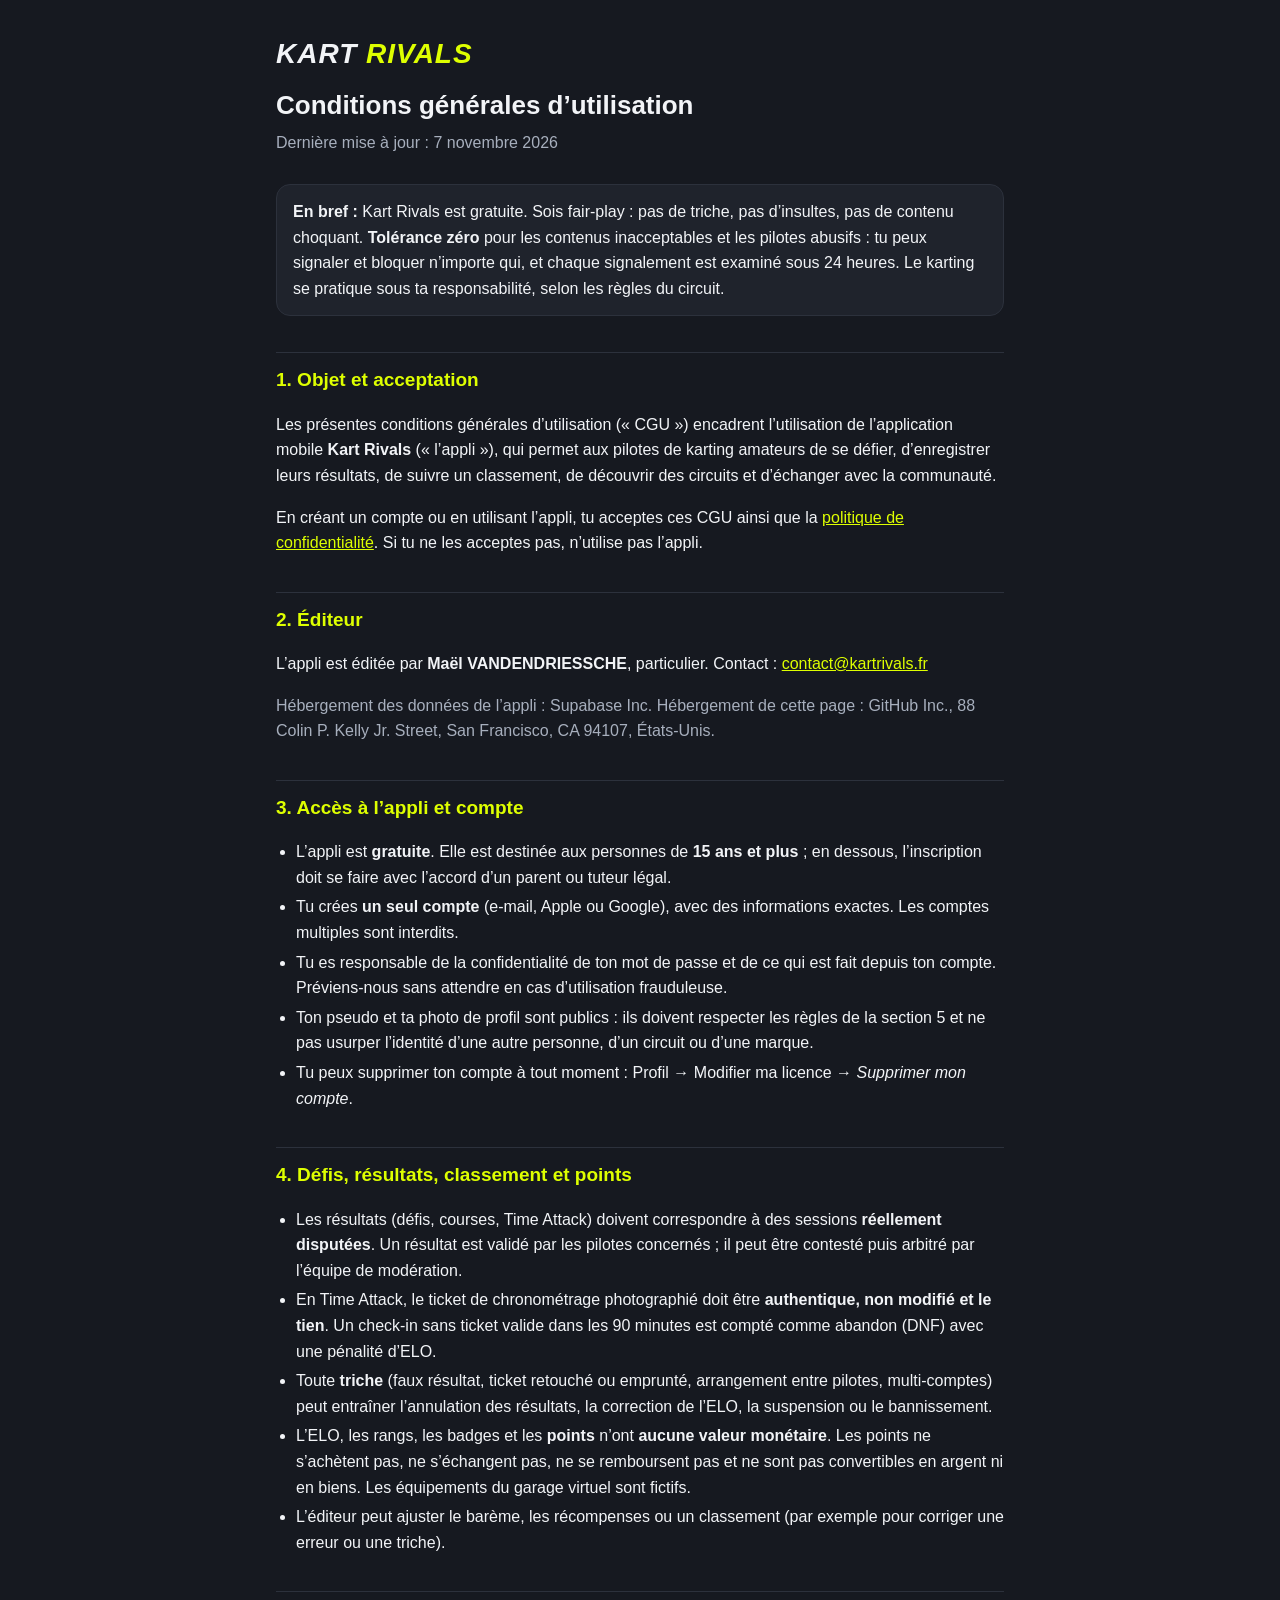
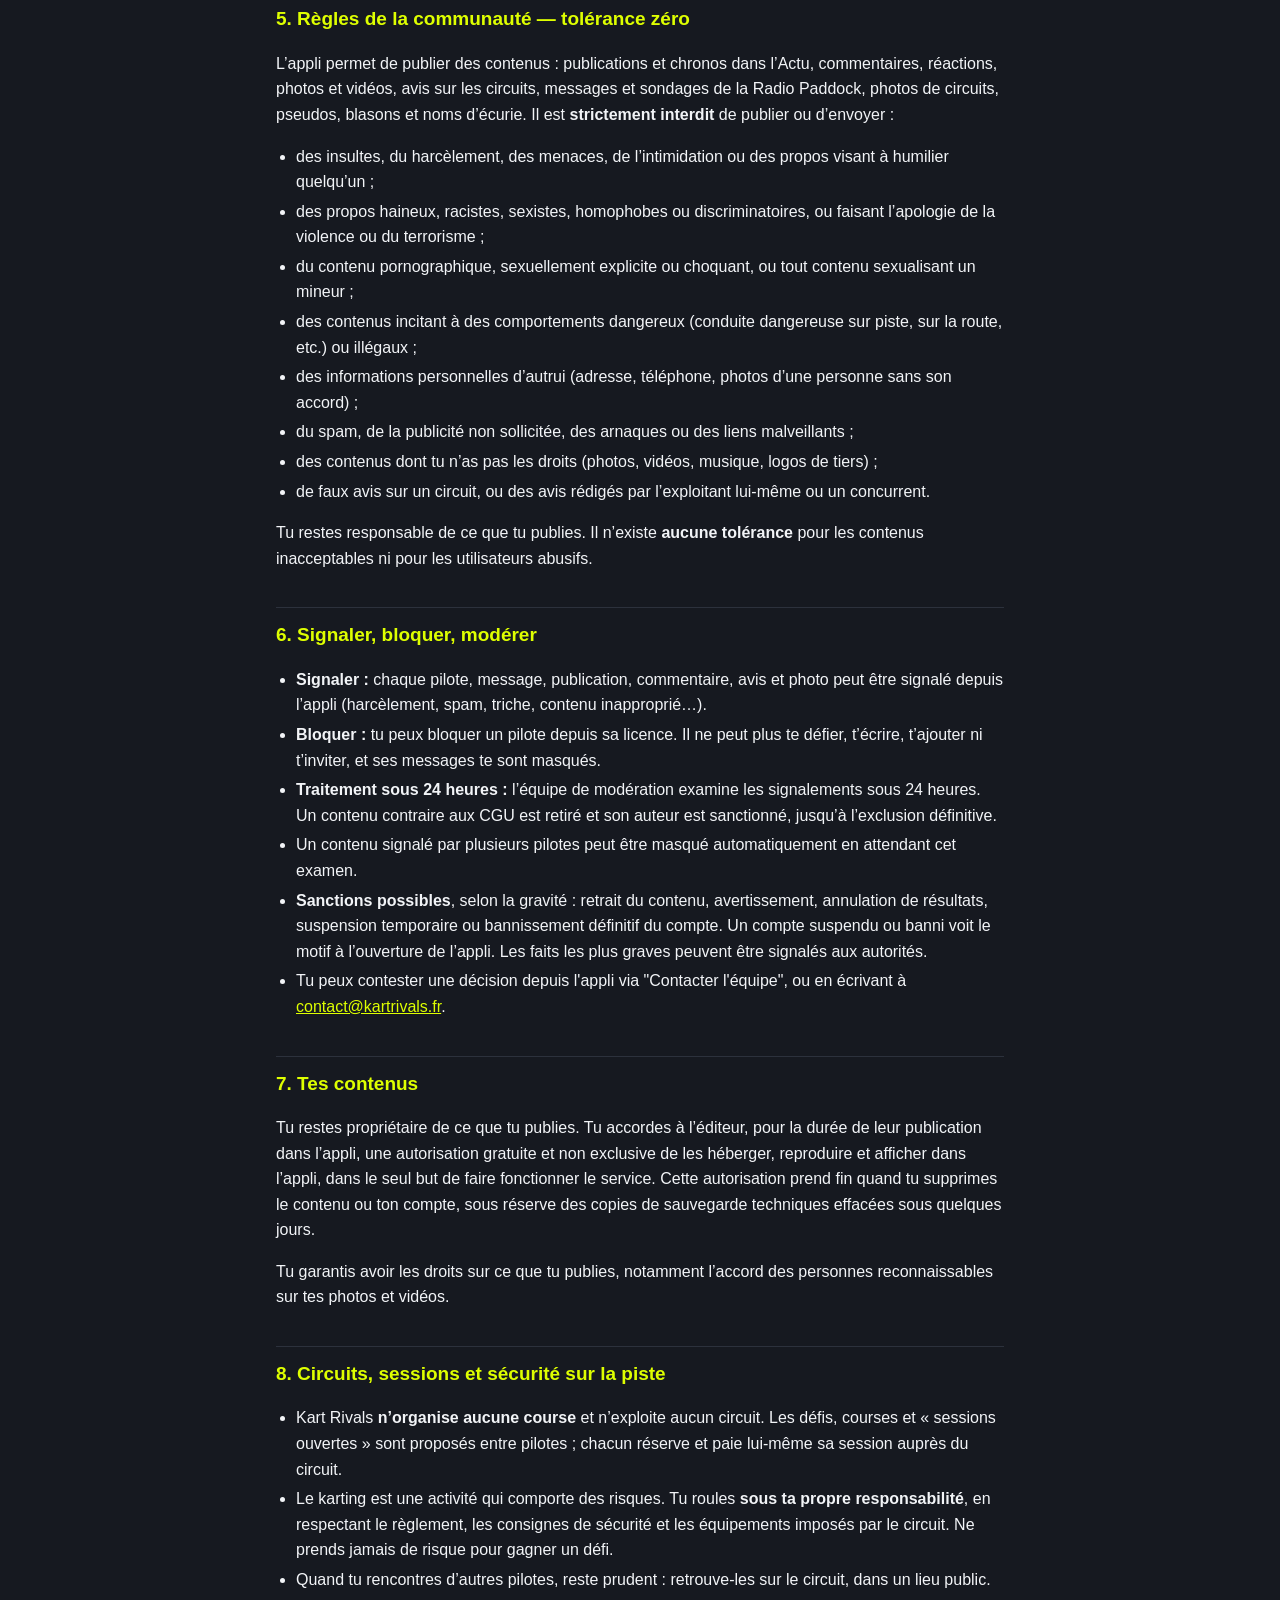
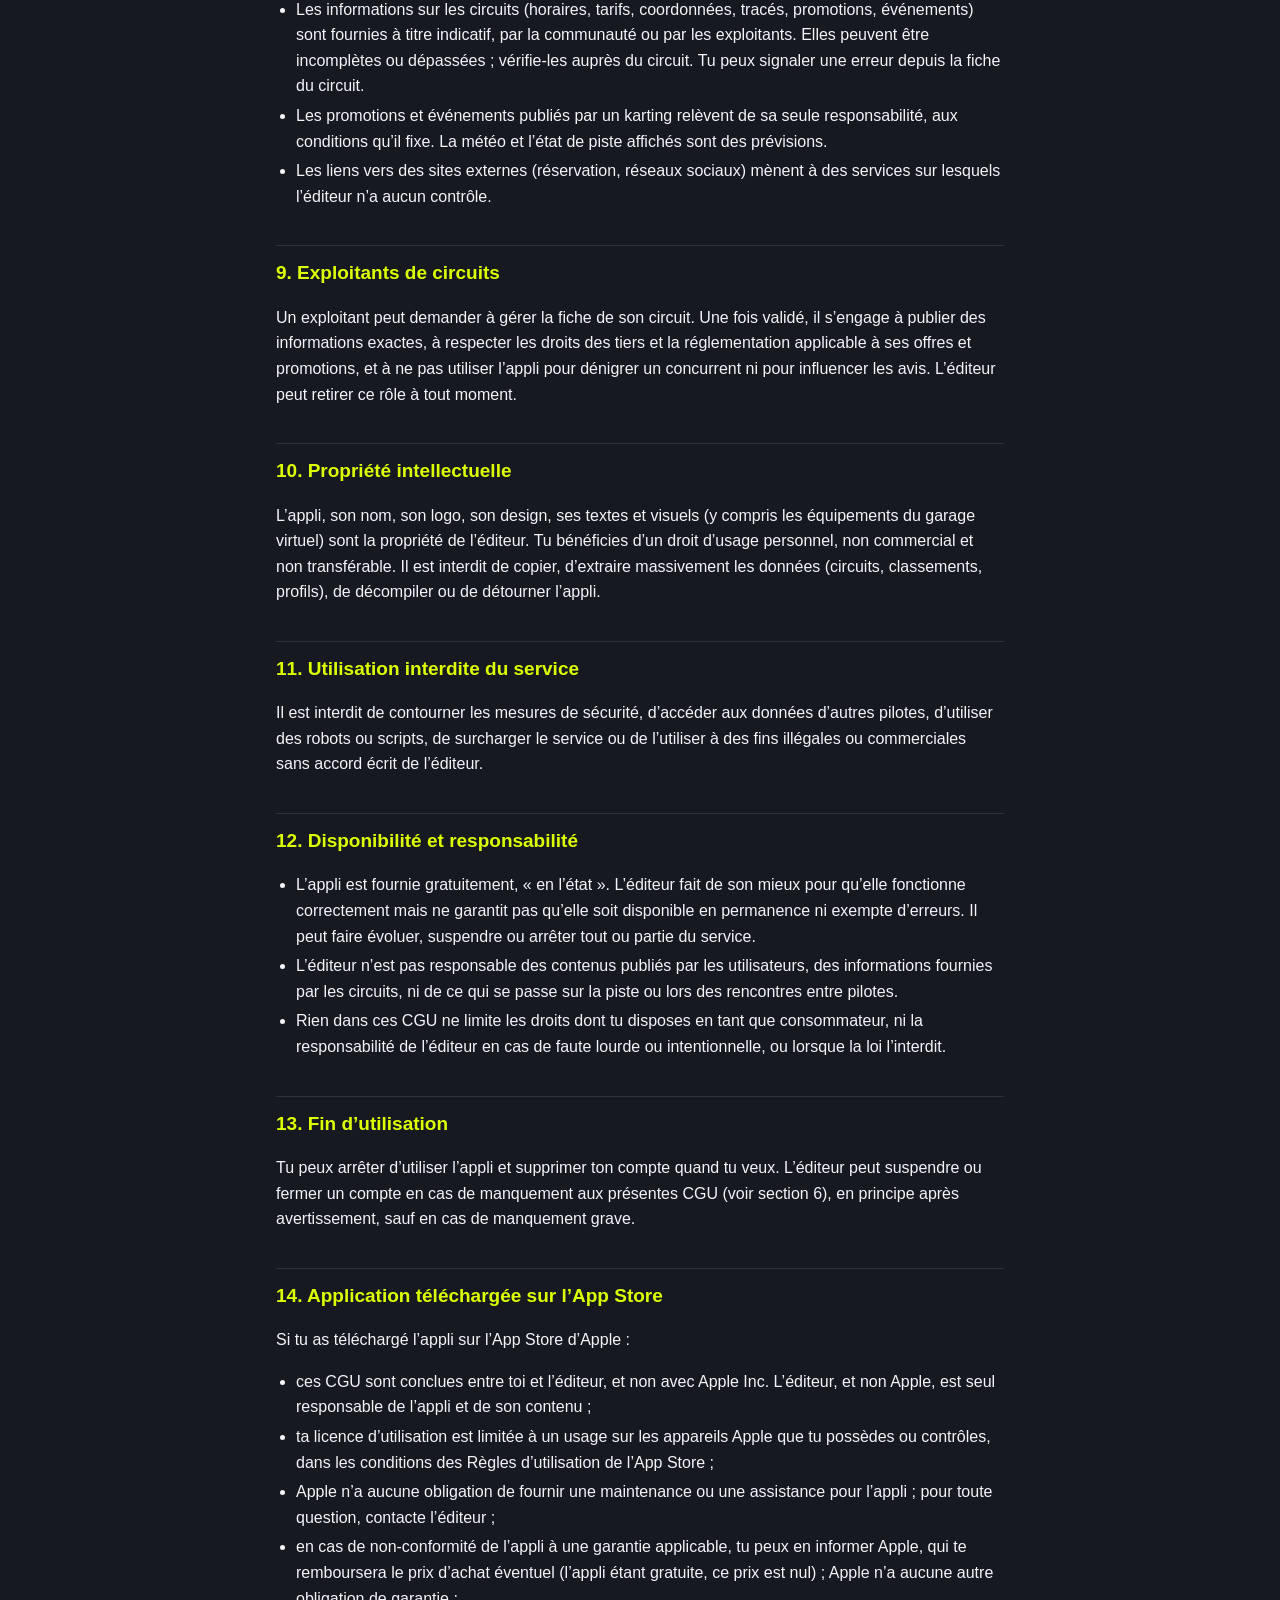
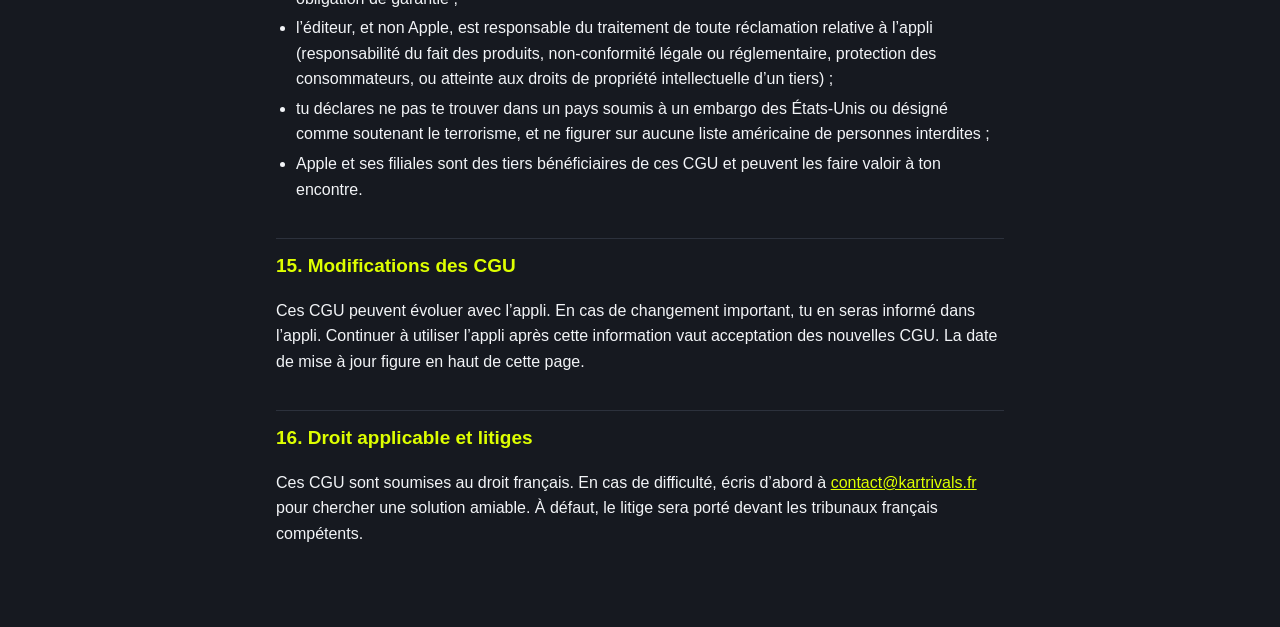
==== commit 71b268e5: "Préciser la contestation depuis l’application dans les CGU" ====
--- a/public/cgu.html
+++ b/public/cgu.html
@@ -24,13 +24,19 @@
     a { color: var(--volt); }
     .box { background: var(--surface); border: 1px solid var(--border); border-radius: 14px; padding: 14px 16px; margin: 14px 0; }
   </style>
+<link rel="icon" href="/favicon.ico?v=20261030" sizes="48x48">
+<link rel="icon" href="/favicon.svg?v=20261030" type="image/svg+xml">
+<link rel="apple-touch-icon" href="/apple-touch-icon.png?v=20261030">
+<link rel="manifest" href="/site.webmanifest?v=20261030">
+<meta name="theme-color" content="#111418">
+
 </head>
 <body>
 <main>
   <header>
     <p class="brand">KART <b>RIVALS</b></p>
     <h1>Conditions générales d’utilisation</h1>
-    <p class="updated">Dernière mise à jour : 30 octobre 2026</p>
+    <p class="updated">Dernière mise à jour : 7 novembre 2026</p>
   </header>
 
   <div class="box">
@@ -107,7 +113,7 @@
     <li><strong>Traitement sous 24 heures :</strong> l’équipe de modération examine les signalements sous 24 heures. Un contenu contraire aux CGU est retiré et son auteur est sanctionné, jusqu’à l’exclusion définitive.</li>
     <li>Un contenu signalé par plusieurs pilotes peut être masqué automatiquement en attendant cet examen.</li>
     <li><strong>Sanctions possibles</strong>, selon la gravité : retrait du contenu, avertissement, annulation de résultats, suspension temporaire ou bannissement définitif du compte. Un compte suspendu ou banni voit le motif à l’ouverture de l’appli. Les faits les plus graves peuvent être signalés aux autorités.</li>
-    <li>Tu peux contester une décision en écrivant à <a href="mailto:contact@kartrivals.fr">contact@kartrivals.fr</a>.</li>
+    <li>Tu peux contester une décision depuis l'appli via "Contacter l'équipe", ou en écrivant à <a href="mailto:contact@kartrivals.fr">contact@kartrivals.fr</a>.</li>
   </ul>
 
   <h2>7. Tes contenus</h2>
